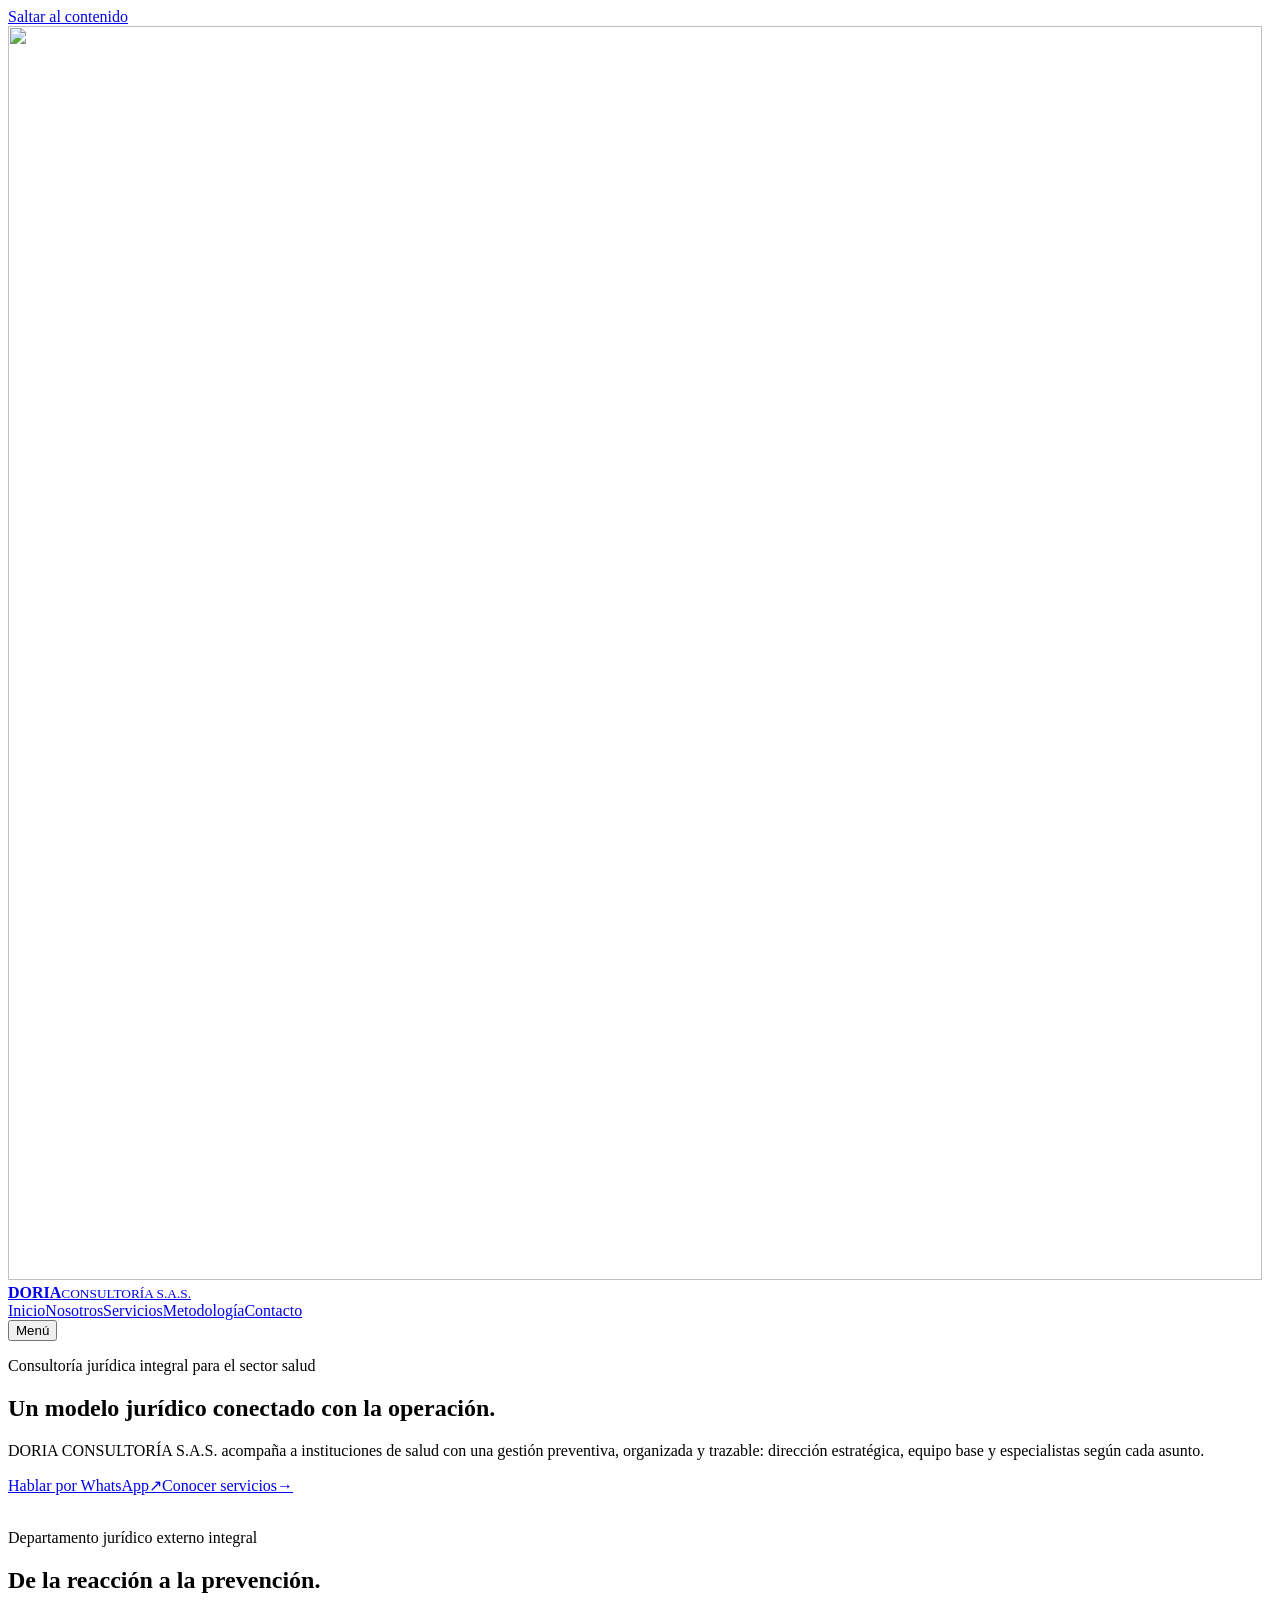
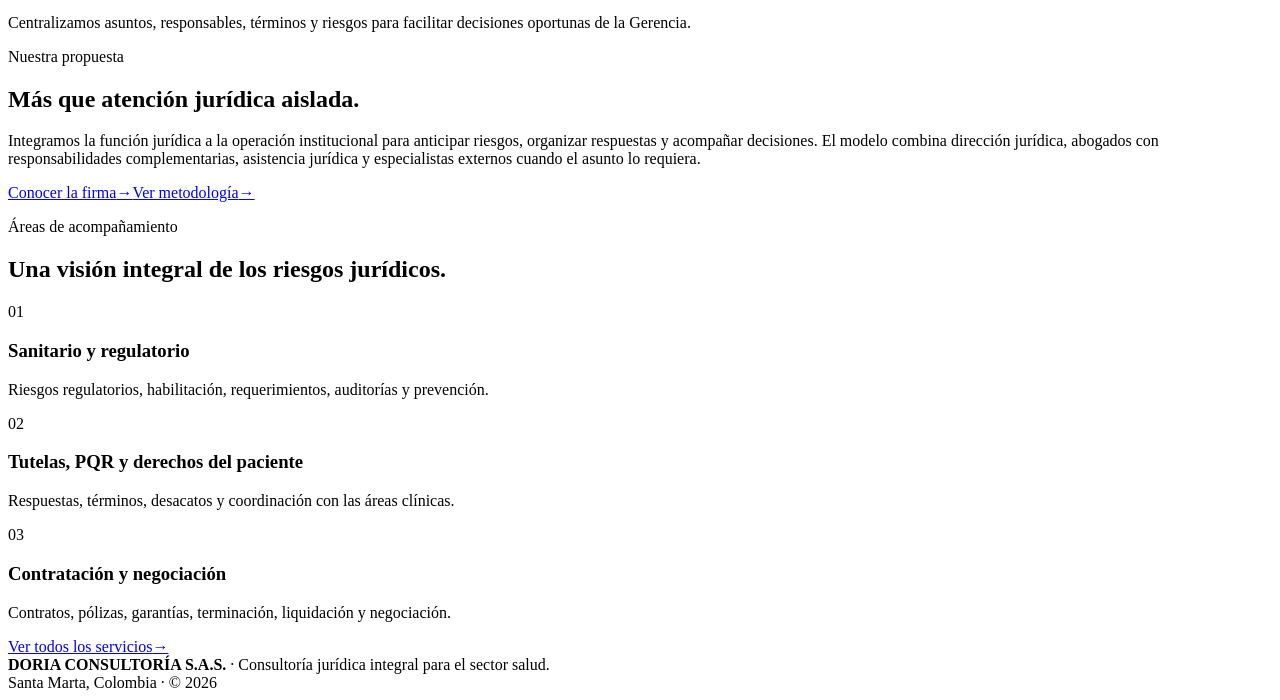
==== index.html @ 51d445a1 "Añadir página de inicio" ====
<!DOCTYPE html>

<html lang="es">
<head>
<meta charset="utf-8"/><meta content="width=device-width,initial-scale=1" name="viewport"/>
<meta content="Consultoría jurídica integral para el sector salud." name="description"/>
<title>DORIA CONSULTORÍA S.A.S. | Inicio</title>
<link href="assets/css/styles.css" rel="stylesheet"/>
<meta content="#0b2f55" name="theme-color"/></head>
<body class="page-inicio"><a class="skip-link" href="#contenido">Saltar al contenido</a>
<header class="topbar"><div class="container nav">
<a aria-label="DORIA Consultoría — Inicio" class="brand" href="index.html"><span aria-hidden="true" class="brand-symbol"><img alt="" height="1254" src="assets/img/logo.png" width="1254"/></span><span><strong>DORIA</strong><small>CONSULTORÍA S.A.S.</small></span></a>
<nav aria-label="Navegación principal" class="navlinks" id="navlinks"><a aria-current="page" class="active" href="index.html">Inicio</a><a class="" href="nosotros/index.html">Nosotros</a><a class="" href="servicios/index.html">Servicios</a><a class="" href="metodologia/index.html">Metodología</a><a class="" href="contacto/index.html">Contacto</a></nav>
<button aria-controls="navlinks" aria-expanded="false" aria-label="Abrir menú" class="menu-btn" id="menuBtn" type="button"><span aria-hidden="true" class="menu-icon"><span></span><span></span></span><span class="menu-label">Menú</span></button>
</div></header>
<main id="contenido">
<section class="hero"><div class="container hero-grid">
<div><p class="eyebrow">Consultoría jurídica integral para el sector salud</p>
<h1>Un modelo jurídico <span>conectado con la operación.</span></h1>
<p>DORIA CONSULTORÍA S.A.S. acompaña a instituciones de salud con una gestión preventiva, organizada y trazable: dirección estratégica, equipo base y especialistas según cada asunto.</p>
<div class="actions"><a class="btn btn-primary" href="https://wa.me/573156750119" rel="noopener noreferrer" target="_blank">Hablar por WhatsApp<span aria-hidden="true" class="button-arrow">↗</span></a><a class="btn btn-light" href="servicios/index.html">Conocer servicios<span aria-hidden="true" class="button-arrow">→</span></a></div></div>
<aside class="hero-card"><div aria-hidden="true" class="hero-signature"><img alt="" src="assets/img/logo.png"/></div><p class="eyebrow">Departamento jurídico externo integral</p><h2>De la reacción a la prevención.</h2><p class="hero-card-description">Centralizamos asuntos, responsables, términos y riesgos para facilitar decisiones oportunas de la Gerencia.</p></aside>
</div></section>
<section><div class="container grid-2"><div><p class="eyebrow">Nuestra propuesta</p><h2 class="section-title">Más que atención jurídica aislada.</h2></div>
<div><p class="lead">Integramos la función jurídica a la operación institucional para anticipar riesgos, organizar respuestas y acompañar decisiones. El modelo combina dirección jurídica, abogados con responsabilidades complementarias, asistencia jurídica y especialistas externos cuando el asunto lo requiera.</p>
<div class="actions"><a class="btn btn-outline" href="nosotros/index.html">Conocer la firma<span aria-hidden="true" class="button-arrow">→</span></a><a class="btn btn-outline" href="metodologia/index.html">Ver metodología<span aria-hidden="true" class="button-arrow">→</span></a></div></div></div></section>
<section class="soft"><div class="container"><p class="eyebrow">Áreas de acompañamiento</p><h2 class="section-title">Una visión integral de los riesgos jurídicos.</h2>
<div class="cards">
<div class="card"><span class="num">01</span><h3>Sanitario y regulatorio</h3><p>Riesgos regulatorios, habilitación, requerimientos, auditorías y prevención.</p></div>
<div class="card"><span class="num">02</span><h3>Tutelas, PQR y derechos del paciente</h3><p>Respuestas, términos, desacatos y coordinación con las áreas clínicas.</p></div>
<div class="card"><span class="num">03</span><h3>Contratación y negociación</h3><p>Contratos, pólizas, garantías, terminación, liquidación y negociación.</p></div>
</div><div class="actions"><a class="btn btn-primary" href="servicios/index.html">Ver todos los servicios<span aria-hidden="true" class="button-arrow">→</span></a></div></div></section>
</main>
<footer><div class="container footer"><div class="footer-identity"><strong>DORIA CONSULTORÍA S.A.S.</strong> · Consultoría jurídica integral para el sector salud.</div><div>Santa Marta, Colombia · © <span id="year">2026</span></div></div></footer>
<script src="assets/js/main.js"></script>
</body></html>
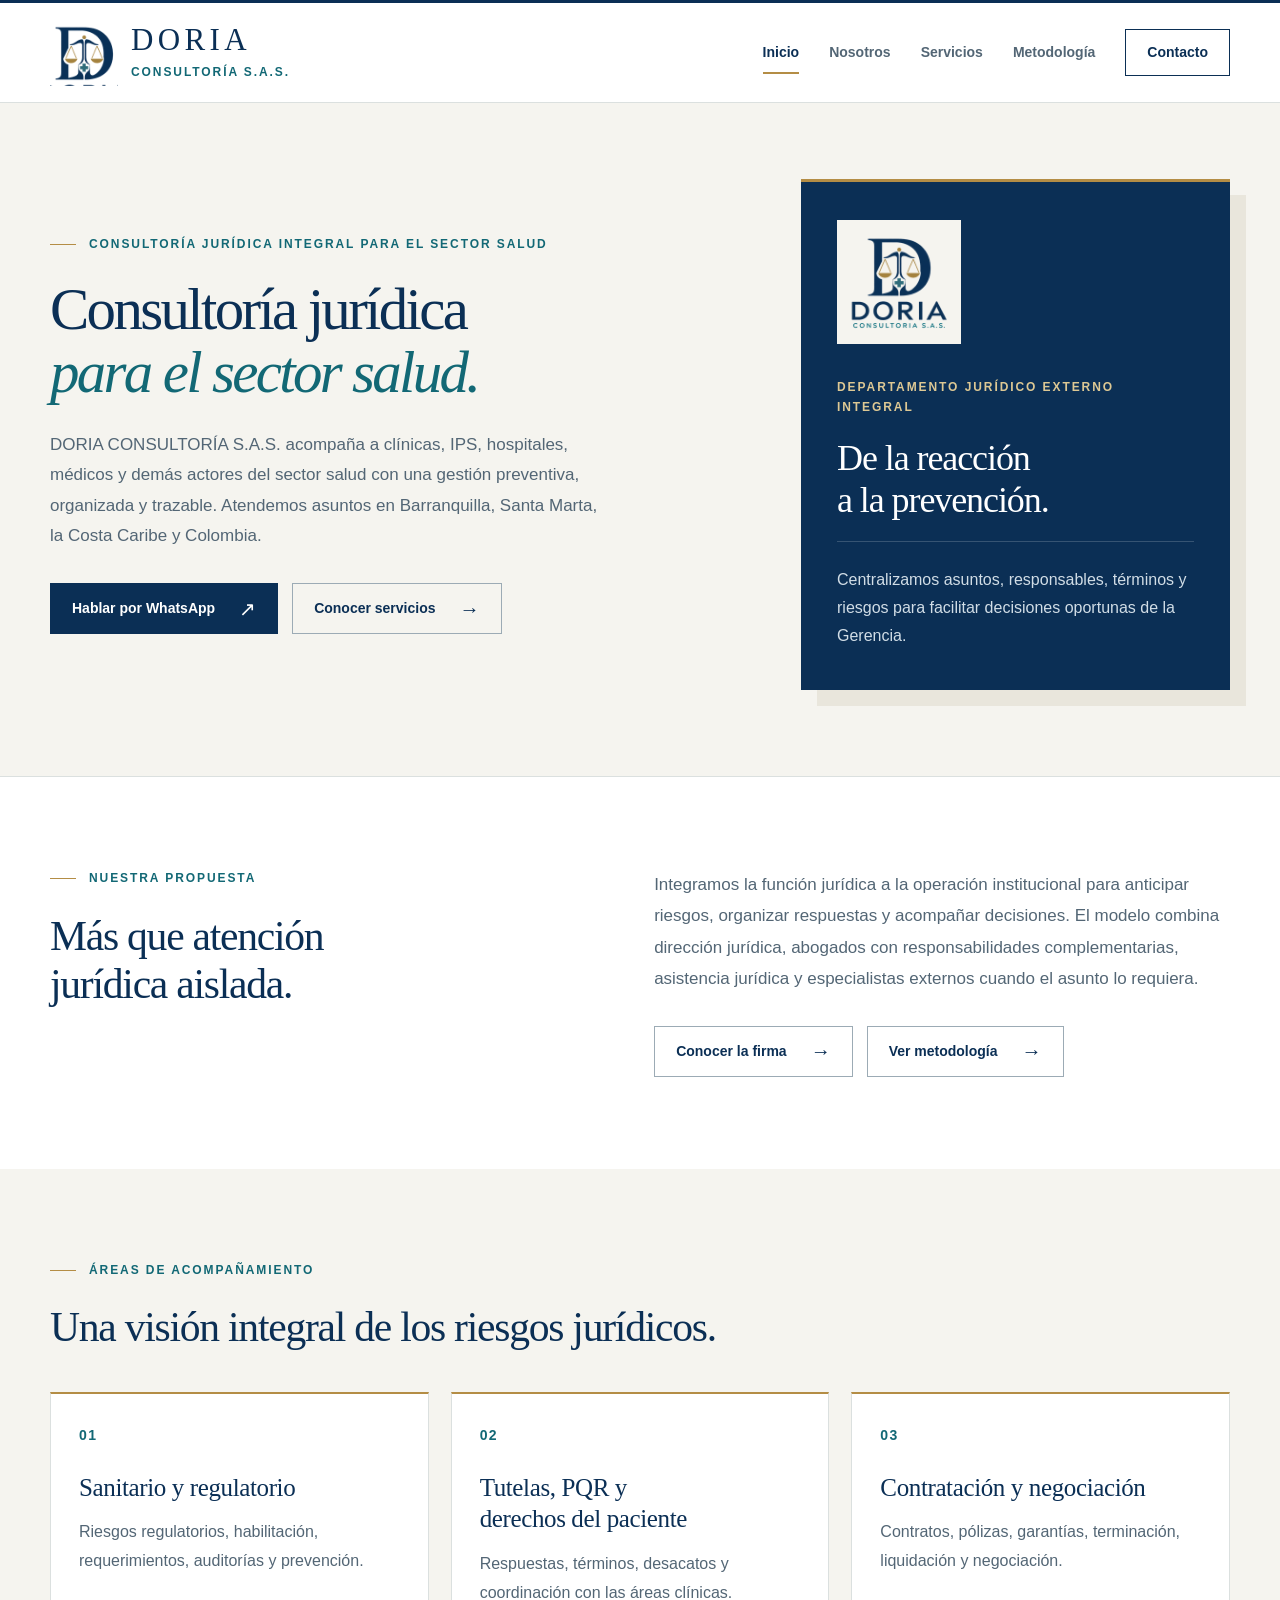
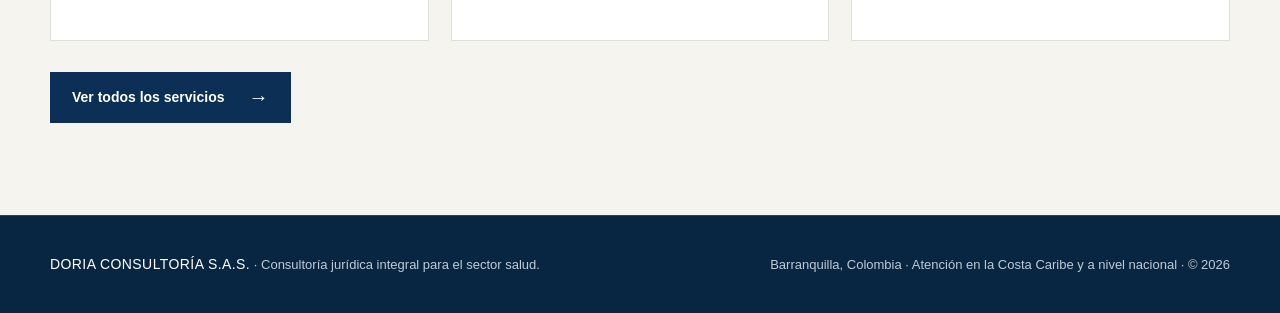
==== commit b4f416b7: "Optimizar SEO técnico y datos locales" ====
--- a/index.html
+++ b/index.html
@@ -2,11 +2,121 @@
 
 <html lang="es">
 <head>
-<meta charset="utf-8"/><meta content="width=device-width,initial-scale=1" name="viewport"/>
-<meta content="Consultoría jurídica integral para el sector salud." name="description"/>
-<title>DORIA CONSULTORÍA S.A.S. | Inicio</title>
+<meta charset="utf-8"/>
+<meta content="width=device-width,initial-scale=1" name="viewport"/>
+<title>Consultoría jurídica para el sector salud | DORIA</title>
+<meta content="DORIA CONSULTORÍA S.A.S. acompaña a clínicas, IPS, hospitales y médicos en derecho sanitario, contratación, tutelas, cartera y defensa judicial en Colombia." name="description"/>
+<meta content="index,follow,max-image-preview:large" name="robots"/>
+<link href="https://irenismb.github.io/doria-consultoria/" rel="canonical"/>
+<link href="https://irenismb.github.io/doria-consultoria/sitemap.xml" rel="sitemap" type="application/xml"/>
 <link href="assets/css/styles.css" rel="stylesheet"/>
-<meta content="#0b2f55" name="theme-color"/></head>
+<meta content="#0b2f55" name="theme-color"/>
+<meta content="es_CO" property="og:locale"/>
+<meta content="website" property="og:type"/>
+<meta content="DORIA CONSULTORÍA S.A.S." property="og:site_name"/>
+<meta content="Consultoría jurídica para el sector salud | DORIA" property="og:title"/>
+<meta content="DORIA CONSULTORÍA S.A.S. acompaña a clínicas, IPS, hospitales y médicos en derecho sanitario, contratación, tutelas, cartera y defensa judicial en Colombia." property="og:description"/>
+<meta content="https://irenismb.github.io/doria-consultoria/" property="og:url"/>
+<meta content="https://irenismb.github.io/doria-consultoria/assets/img/logo.png" property="og:image"/>
+<meta content="Logo de DORIA CONSULTORÍA S.A.S." property="og:image:alt"/>
+<meta content="1254" property="og:image:width"/>
+<meta content="1254" property="og:image:height"/>
+<meta content="summary" name="twitter:card"/>
+<meta content="Consultoría jurídica para el sector salud | DORIA" name="twitter:title"/>
+<meta content="DORIA CONSULTORÍA S.A.S. acompaña a clínicas, IPS, hospitales y médicos en derecho sanitario, contratación, tutelas, cartera y defensa judicial en Colombia." name="twitter:description"/>
+<meta content="https://irenismb.github.io/doria-consultoria/assets/img/logo.png" name="twitter:image"/>
+<script type="application/ld+json">
+{
+  "@context": "https://schema.org",
+  "@type": "LegalService",
+  "@id": "https://irenismb.github.io/doria-consultoria/#organization",
+  "name": "DORIA CONSULTORÍA S.A.S.",
+  "url": "https://irenismb.github.io/doria-consultoria/",
+  "logo": "https://irenismb.github.io/doria-consultoria/assets/img/logo.png",
+  "image": "https://irenismb.github.io/doria-consultoria/assets/img/logo.png",
+  "description": "Consultoría jurídica integral para el sector salud.",
+  "telephone": "+573156750119",
+  "email": "doriaconsultoria@hotmail.com",
+  "address": {
+    "@type": "PostalAddress",
+    "streetAddress": "Carrera 55 #82-227, Edificio OM Club House, Alto Prado",
+    "addressLocality": "Barranquilla",
+    "addressRegion": "Atlántico",
+    "addressCountry": "CO"
+  },
+  "areaServed": [
+    {
+      "@type": "City",
+      "name": "Barranquilla"
+    },
+    {
+      "@type": "AdministrativeArea",
+      "name": "Atlántico"
+    },
+    {
+      "@type": "City",
+      "name": "Santa Marta"
+    },
+    {
+      "@type": "AdministrativeArea",
+      "name": "Magdalena"
+    },
+    {
+      "@type": "AdministrativeArea",
+      "name": "Costa Caribe Colombiana"
+    },
+    {
+      "@type": "Country",
+      "name": "Colombia"
+    }
+  ],
+  "openingHoursSpecification": [
+    {
+      "@type": "OpeningHoursSpecification",
+      "dayOfWeek": [
+        "Monday",
+        "Tuesday",
+        "Wednesday",
+        "Thursday",
+        "Friday"
+      ],
+      "opens": "08:00",
+      "closes": "12:00"
+    },
+    {
+      "@type": "OpeningHoursSpecification",
+      "dayOfWeek": [
+        "Monday",
+        "Tuesday",
+        "Wednesday",
+        "Thursday",
+        "Friday"
+      ],
+      "opens": "14:00",
+      "closes": "18:00"
+    }
+  ],
+  "contactPoint": {
+    "@type": "ContactPoint",
+    "telephone": "+573156750119",
+    "email": "doriaconsultoria@hotmail.com",
+    "contactType": "customer service",
+    "areaServed": "CO",
+    "availableLanguage": "Spanish"
+  },
+  "serviceType": [
+    "Derecho sanitario y regulatorio",
+    "Responsabilidad médica y defensa judicial",
+    "Cartera, glosas y flujo de recursos",
+    "Contratación y negociación",
+    "Tutelas, PQR y derechos del paciente",
+    "Derecho laboral y talento humano",
+    "Derecho administrativo y sancionatorio",
+    "Auditoría jurídica y prevención"
+  ]
+}
+</script>
+</head>
 <body class="page-inicio"><a class="skip-link" href="#contenido">Saltar al contenido</a>
 <header class="topbar"><div class="container nav">
 <a aria-label="DORIA Consultoría — Inicio" class="brand" href="index.html"><span aria-hidden="true" class="brand-symbol"><img alt="" height="1254" src="assets/img/logo.png" width="1254"/></span><span><strong>DORIA</strong><small>CONSULTORÍA S.A.S.</small></span></a>
@@ -16,8 +126,8 @@
 <main id="contenido">
 <section class="hero"><div class="container hero-grid">
 <div><p class="eyebrow">Consultoría jurídica integral para el sector salud</p>
-<h1>Un modelo jurídico <span>conectado con la operación.</span></h1>
-<p>DORIA CONSULTORÍA S.A.S. acompaña a instituciones de salud con una gestión preventiva, organizada y trazable: dirección estratégica, equipo base y especialistas según cada asunto.</p>
+<h1>Consultoría jurídica <span>para el sector salud.</span></h1>
+<p>DORIA CONSULTORÍA S.A.S. acompaña a clínicas, IPS, hospitales, médicos y demás actores del sector salud con una gestión preventiva, organizada y trazable. Atendemos asuntos en Barranquilla, Santa Marta, la Costa Caribe y Colombia.</p>
 <div class="actions"><a class="btn btn-primary" href="https://wa.me/573156750119" rel="noopener noreferrer" target="_blank">Hablar por WhatsApp<span aria-hidden="true" class="button-arrow">↗</span></a><a class="btn btn-light" href="servicios/index.html">Conocer servicios<span aria-hidden="true" class="button-arrow">→</span></a></div></div>
 <aside class="hero-card"><div aria-hidden="true" class="hero-signature"><img alt="" src="assets/img/logo.png"/></div><p class="eyebrow">Departamento jurídico externo integral</p><h2>De la reacción a la prevención.</h2><p class="hero-card-description">Centralizamos asuntos, responsables, términos y riesgos para facilitar decisiones oportunas de la Gerencia.</p></aside>
 </div></section>
@@ -31,6 +141,6 @@
 <div class="card"><span class="num">03</span><h3>Contratación y negociación</h3><p>Contratos, pólizas, garantías, terminación, liquidación y negociación.</p></div>
 </div><div class="actions"><a class="btn btn-primary" href="servicios/index.html">Ver todos los servicios<span aria-hidden="true" class="button-arrow">→</span></a></div></div></section>
 </main>
-<footer><div class="container footer"><div class="footer-identity"><strong>DORIA CONSULTORÍA S.A.S.</strong> · Consultoría jurídica integral para el sector salud.</div><div>Santa Marta, Colombia · © <span id="year">2026</span></div></div></footer>
+<footer><div class="container footer"><div class="footer-identity"><strong>DORIA CONSULTORÍA S.A.S.</strong> · Consultoría jurídica integral para el sector salud.</div><div>Barranquilla, Colombia · Atención en la Costa Caribe y a nivel nacional · © <span id="year">2026</span></div></div></footer>
 <script src="assets/js/main.js"></script>
 </body></html>
--- a/assets/css/styles.css
+++ b/assets/css/styles.css
@@ -0,0 +1,14 @@
+/* DORIA: diseño compartido sin dependencias externas. */
+:root{--navy:#0b2f55;--deep:#082541;--teal:#126875;--gold:#b48d45;--ink:#20364a;--muted:#536675;--line:#dbe0df;--soft:#f5f4ef;--serif:Georgia,'Times New Roman',serif}
+*{box-sizing:border-box}html{scroll-behavior:smooth;scroll-padding-top:110px}body{margin:0;background:#fff;color:var(--ink);font-family:'Segoe UI',Arial,sans-serif;font-size:16px;line-height:1.75;-webkit-font-smoothing:antialiased}img{max-width:100%;display:block}a{color:inherit;text-decoration:none}button{font:inherit}::selection{background:#ddceaa;color:var(--navy)}:focus-visible{outline:3px solid var(--gold);outline-offset:5px}.container{width:min(1180px,calc(100% - 96px));margin-inline:auto}.skip-link{position:fixed;top:8px;left:16px;z-index:100;background:var(--navy);color:white;padding:12px 20px;transform:translateY(-160%)}.skip-link:focus{transform:translateY(0)}
+.topbar{position:sticky;top:0;z-index:50;background:#fffffffa;border-top:3px solid var(--navy);border-bottom:1px solid var(--line);backdrop-filter:blur(12px)}.nav{min-height:99px;display:flex;align-items:center;justify-content:space-between;gap:28px}.brand{display:flex;align-items:center;gap:13px;flex-shrink:0}.brand-symbol{position:relative;display:block;width:68px;height:66px;overflow:hidden;flex-shrink:0}.brand-symbol img{position:absolute;width:112px;height:112px;max-width:none;left:-22px;top:-9px}.brand strong{display:block;font-family:var(--serif);font-size:31px;line-height:1.05;font-weight:400;letter-spacing:.14em;color:var(--navy)}.brand small{display:block;margin-top:9px;font-size:12px;letter-spacing:.16em;line-height:1.3;font-weight:600;color:var(--teal)}.navlinks{display:flex;align-items:center;gap:30px;font-size:14px;font-weight:600}.navlinks a{position:relative;padding:13px 0;color:var(--muted);transition:color .18s}.navlinks a::after{content:'';position:absolute;height:2px;background:var(--gold);left:0;right:0;bottom:4px;transform:scaleX(0);transform-origin:left;transition:transform .18s}.navlinks a:hover,.navlinks a.active{color:var(--navy)}.navlinks a:hover::after,.navlinks a.active::after{transform:scaleX(1)}.navlinks a:last-child{padding:10px 21px;border:1px solid var(--navy);color:var(--navy)}.navlinks a:last-child::after{display:none}.navlinks a:last-child:hover,.navlinks a:last-child.active{background:var(--navy);color:#fff}.menu-btn{display:none;align-items:center;gap:10px;min-height:44px;border:1px solid var(--line);padding:8px 12px;background:#fff;color:var(--navy);cursor:pointer;font-size:14px}.menu-icon{display:grid;gap:6px;width:18px}.menu-icon span{height:1px;background:currentColor;transition:transform .18s}.menu-btn[aria-expanded=true] .menu-icon span:first-child{transform:translateY(3.5px) rotate(45deg)}.menu-btn[aria-expanded=true] .menu-icon span:last-child{transform:translateY(-3.5px) rotate(-45deg)}
+h1,h2,h3{font-family:var(--serif);font-weight:400;color:var(--navy);text-wrap:balance}h1{letter-spacing:-.045em;line-height:1.08}h2{letter-spacing:-.03em;line-height:1.17}h3{letter-spacing:-.015em;line-height:1.27}p{margin:0 0 20px}.eyebrow{font-size:12px;font-weight:600;letter-spacing:.16em;line-height:1.65;text-transform:uppercase;color:var(--teal);margin:0 0 23px;display:flex;align-items:center;gap:13px}.eyebrow::before{content:'';width:26px;height:1px;flex:0 0 26px;background:var(--gold)}section{padding:92px 0}.hero{background:var(--soft);padding:76px 0 86px;border-bottom:1px solid var(--line)}.hero-grid{display:grid;grid-template-columns:1.22fr .78fr;gap:80px;align-items:center}.hero h1{font-size:clamp(42px,4.6vw,66px);margin:0 0 25px}.hero h1 span{display:block;color:var(--teal);font-style:italic}.hero-grid>div>p:not(.eyebrow){font-size:17px;line-height:1.8;color:var(--muted);max-width:550px}.hero .eyebrow{max-width:500px}.hero-card{background:var(--navy);padding:38px 36px 40px;box-shadow:16px 16px 0 #e9e6dc;border-top:3px solid var(--gold);color:#fff}.hero-signature{display:flex;align-items:center;justify-content:center;background:var(--soft);width:124px;height:124px;margin:0 0 34px}.hero-signature img{width:122px;height:122px;object-fit:contain}.hero-card .eyebrow{color:#ddc894;font-size:12px;margin-bottom:19px}.hero-card .eyebrow::before{display:none}.hero-card h2{color:#fff;font-size:36px;margin:0 0 20px}.hero-card-description{color:#d1dde6;font-size:16px;line-height:1.75;margin:0;padding-top:24px;border-top:1px solid #ffffff2d}.actions{display:flex;gap:14px;flex-wrap:wrap;margin-top:31px}.btn{min-height:51px;display:inline-flex;align-items:center;justify-content:space-between;gap:24px;padding:12px 21px;border:1px solid transparent;font-size:14px;font-weight:600;line-height:1.5;transition:background .18s,color .18s,border-color .18s}.button-arrow{font-size:20px;line-height:1;font-weight:400;flex-shrink:0}.btn-primary{background:var(--navy);color:#fff}.btn-primary:hover{background:#174a76}.btn-light,.btn-outline{border-color:#9cabb5;color:var(--navy);background:transparent}.btn-light:hover,.btn-outline:hover{background:#e8edef;border-color:var(--navy)}.section-title{font-size:clamp(32px,3.25vw,46px);margin:0;max-width:700px}.lead{font-size:17px;color:var(--muted);margin:0;line-height:1.85}.grid-2{display:grid;grid-template-columns:1fr 1.12fr;gap:90px;align-items:start}.soft{background:var(--soft)}
+.cards{display:grid;grid-template-columns:repeat(3,minmax(0,1fr));margin-top:40px;gap:22px}.card{padding:29px 28px 32px;background:#fff;border:1px solid var(--line);border-top:2px solid var(--gold)}.num{display:block;color:var(--teal);font-size:14px;font-weight:600;letter-spacing:.1em;margin-bottom:24px}.card h3{font-size:25px;margin:0 0 15px}.card p{color:var(--muted);font-size:16px;line-height:1.8;margin:0}.page-servicios .cards{grid-template-columns:repeat(2,minmax(0,1fr));margin:0;gap:0;border-top:1px solid var(--line);border-left:1px solid var(--line)}.page-servicios .card{border:0;border-right:1px solid var(--line);border-bottom:1px solid var(--line);padding:35px 38px 38px}.page-servicios .num{margin-bottom:19px}.page-servicios .card h3{max-width:420px;font-size:28px}.page-servicios .card:nth-child(4n+2),.page-servicios .card:nth-child(4n+3){background:#fbfbf8}.page-servicios .soft{padding-block:56px}
+.page-head{background:var(--soft);padding:30px 0 59px;border-bottom:1px solid var(--line)}.breadcrumb{display:flex;gap:13px;color:var(--muted);font-size:13px;margin-bottom:39px}.breadcrumb a:hover{color:var(--navy);text-decoration:underline}.breadcrumb>span:last-child{color:var(--teal)}.page-head .eyebrow{margin-bottom:17px}.page-head h1{max-width:900px;font-size:clamp(39px,4.5vw,62px);margin:0 0 22px}.page-head p:not(.eyebrow){max-width:710px;font-size:18px;line-height:1.7;color:var(--muted);margin:0}.list{display:grid;gap:0;margin-top:29px;border-top:1px solid var(--line)}.item{display:flex;gap:19px;align-items:flex-start;border-bottom:1px solid var(--line);padding:22px 0}.icon{flex:0 0 34px;width:34px;height:34px;display:grid;place-items:center;font-size:14px;color:var(--teal);border:1px solid #b3c9c9;border-radius:50%}.item b{font-size:16px;font-weight:600;color:var(--navy)}.item p{font-size:16px;color:var(--muted);line-height:1.7;margin:4px 0 0}.page-metodologia .grid-2 .list{margin-top:0}.page-metodologia .item{padding:23px 0}.page-metodologia .icon{border-radius:0;border-color:var(--gold);color:var(--navy)}.leadership{border-top:1px solid var(--line)}.leadership .grid-2{border-left:3px solid var(--gold);padding-left:35px}.leadership .section-title{font-size:40px}.leadership .lead{padding-top:4px}
+.steps{display:grid;grid-template-columns:repeat(4,minmax(0,1fr));gap:0;margin-top:43px}.step{border-top:2px solid var(--gold);padding:29px 25px 0 0}.step+.step{padding-left:25px;border-left:1px solid var(--line)}.step-number{display:block;font-family:var(--serif);font-size:45px;line-height:1;color:var(--teal);margin-bottom:27px}.step small{font-size:12px;letter-spacing:.09em;color:var(--teal);font-weight:600}.step h3{font-size:26px;margin:11px 0 16px}.step p{font-size:16px;line-height:1.75;color:var(--muted);margin:0}.band{border-left:3px solid var(--gold);padding:46px 54px;background:var(--navy);color:white}.band h2{font-size:36px;color:#fff;margin:0 0 20px}.band p{max-width:760px;color:#d1dde6;font-size:17px;margin:0}.band .btn-primary,.contact-box .btn-primary{background:#ddc58d;color:var(--deep)}.band .btn-primary:hover,.contact-box .btn-primary:hover{background:#efdaa9}
+.page-contacto .page-head h1{max-width:960px}.page-contacto main>section:last-child{padding:65px 0 80px}.contact-box{background:var(--navy);border-top:3px solid var(--gold);padding:48px 51px;display:grid;grid-template-columns:1.2fr 1fr;gap:75px;align-items:center;color:#fff}.contact-box h2{color:#fff;font-size:34px;line-height:1.25;margin:0 0 16px}.contact-box p{font-size:16px;color:#d1dde6;margin:0;max-width:390px}.contact-actions{display:grid;gap:13px}.contact-actions .btn{width:100%;min-height:54px}.contact-actions .btn-light{border-color:#728799;color:#fff}.contact-actions .btn-light:hover{background:#ffffff12;border-color:#e5edf1}footer{padding:36px 0;background:var(--deep);color:#bfccd6;border-top:1px solid #ffffff20;font-size:13px;line-height:1.8}.footer{display:flex;align-items:center;justify-content:space-between;gap:40px}.footer-identity{max-width:580px}.footer strong{color:#fff;font-size:14px;font-weight:500;letter-spacing:.03em}.footer>div:last-child{flex-shrink:0}
+@media(min-width:1600px){.hero{padding-block:96px}.hero-grid{gap:100px}}
+@media(max-width:1050px){.container{width:calc(100% - 64px)}.navlinks{gap:20px}.hero-grid{gap:38px;grid-template-columns:1.1fr .9fr}.hero-card{padding:30px}.hero h1{font-size:52px}.grid-2{gap:50px}.steps{grid-template-columns:repeat(2,minmax(0,1fr));gap:35px 0}.step:nth-child(3){border-left:0;padding-left:0}.contact-box{gap:36px;padding:40px}.card{padding:24px}.brand strong{font-size:27px}.brand small{font-size:11px}}
+@media(max-width:820px){.nav{min-height:84px;flex-wrap:wrap;padding-block:9px;gap:0}.navlinks{width:100%;order:3;display:flex;flex-wrap:wrap;padding:15px 0;gap:16px}.js .navlinks{display:none}.js .navlinks.open{display:flex}.js .menu-btn{display:inline-flex}.navlinks a{padding:10px 0}.hero{padding:57px 0 66px}.hero-grid{grid-template-columns:1fr;gap:45px}.hero h1{font-size:56px;max-width:640px}.hero-grid>div>p:not(.eyebrow){max-width:620px}.hero-card{display:grid;grid-template-columns:130px 1fr;gap:0 30px;padding:30px}.hero-signature{grid-row:1/4;margin:0;align-self:center}.hero-card .eyebrow{margin-bottom:14px}.hero-card h2{font-size:30px}.hero-card-description{padding-top:18px}.grid-2{grid-template-columns:1fr;gap:28px}section{padding:65px 0}.cards{grid-template-columns:1fr;gap:16px}.page-servicios .cards{grid-template-columns:repeat(2,minmax(0,1fr))}.card h3{font-size:27px}.card .num{margin-bottom:15px}.page-servicios .card{padding:26px}.page-servicios .card h3{font-size:25px}.page-head h1{font-size:48px}.page-head{padding-bottom:45px}.contact-box{grid-template-columns:1fr;gap:29px}.contact-actions{grid-template-columns:1fr 1fr}.footer{align-items:flex-start;flex-direction:column;gap:16px}.leadership .section-title{font-size:37px}}
+@media(max-width:540px){.container{width:calc(100% - 40px)}.brand{gap:8px}.brand-symbol{width:49px;height:55px}.brand-symbol img{width:90px;height:90px;left:-22px;top:-7px}.brand strong{font-size:25px}.brand small{font-size:10px;letter-spacing:.11em;margin-top:6px}.menu-btn{padding:8px 9px;gap:7px}.navlinks{flex-direction:column;align-items:stretch;gap:3px;padding-top:14px}.navlinks a{padding:11px 13px;border-bottom:1px solid var(--line)}.navlinks a::after{display:none}.navlinks a.active{background:var(--soft);border-left:2px solid var(--gold)}.navlinks a:last-child{margin-top:6px}.hero{padding:41px 0 52px}.hero h1{font-size:42px;line-height:1.11}.hero .eyebrow{font-size:11px;letter-spacing:.12em}.hero-grid>div>p:not(.eyebrow){font-size:16px}.hero-card{grid-template-columns:1fr;padding:28px;box-shadow:8px 8px 0 #e9e6dc}.hero-signature{grid-row:auto;width:102px;height:102px;margin-bottom:25px}.hero-signature img{width:100px;height:100px}.hero-card h2{font-size:34px}.actions{gap:12px}.actions .btn{width:100%}.btn{font-size:14px;padding:13px 17px}.section-title{font-size:34px}.eyebrow{font-size:11px;margin-bottom:18px}.lead{font-size:16px}.page-head{padding:21px 0 39px}.breadcrumb{margin-bottom:29px}.page-head h1{font-size:39px}.page-head p:not(.eyebrow){font-size:16px}.page-servicios .cards{grid-template-columns:1fr}.page-servicios .card{padding:27px 24px}.page-servicios .card:nth-child(n){background:#fff}.page-servicios .card:nth-child(even){background:#fbfbf8}.steps{grid-template-columns:1fr;gap:29px}.step:nth-child(n){border-left:0;padding:24px 0 0;display:grid;grid-template-columns:50px 1fr;column-gap:20px}.step-number{grid-row:1/4;margin:0;font-size:37px}.step h3{margin:8px 0 12px}.step p{grid-column:2}.band{padding:31px 25px}.band h2{font-size:31px}.contact-box{padding:31px 25px}.contact-box h2{font-size:29px}.contact-actions{grid-template-columns:1fr}.page-contacto main>section:last-child{padding:45px 0 55px}.leadership .grid-2{padding-left:23px}.leadership .section-title{font-size:34px}.footer>div:last-child{flex-shrink:1}}
+@media(prefers-reduced-motion:reduce){html{scroll-behavior:auto}*,*::before,*::after{transition:none!important;animation:none!important}}
